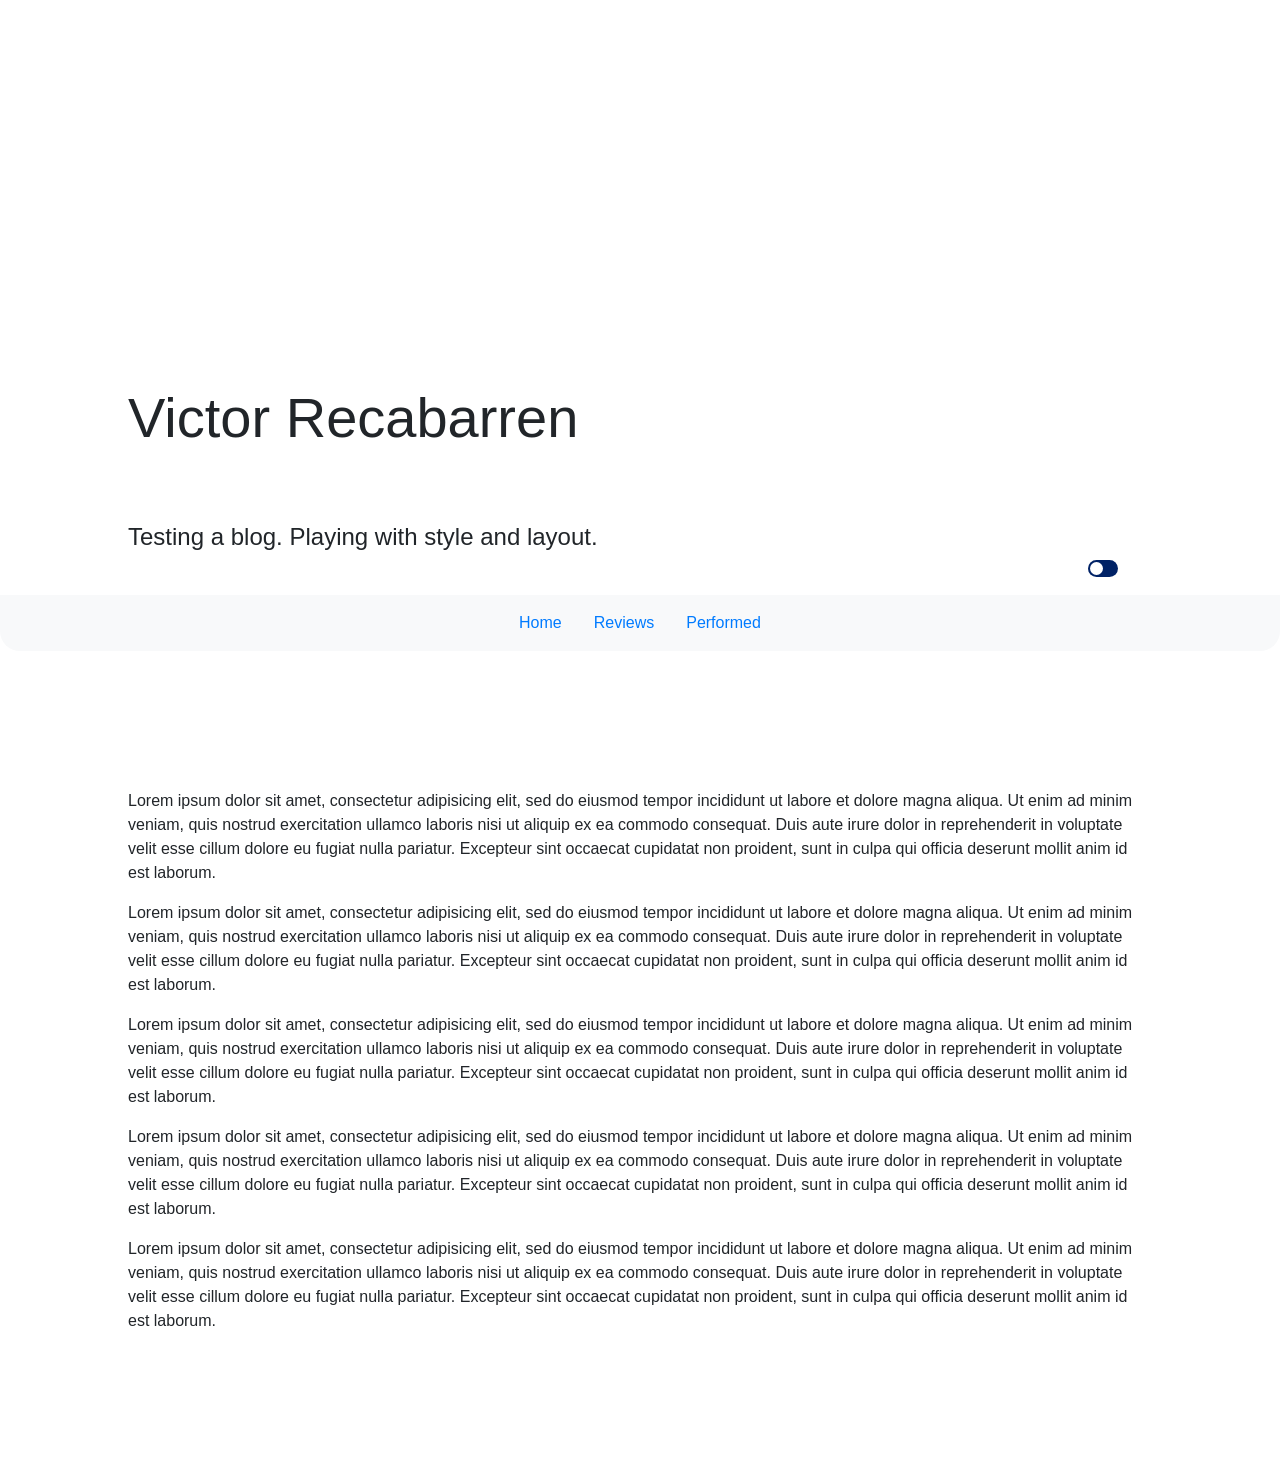
==== index.html @ dff0b32e "added a new project for blog" ====
<!DOCTYPE html>
<html lang="en" dir="ltr">
  <head>
    <meta charset="utf-8">
    <title></title>
    <meta name="viewport" content="width=device-width, initial-scale=1, user-scalable=no">
    <link rel="stylesheet" href="https://stackpath.bootstrapcdn.com/bootstrap/4.3.1/css/bootstrap.min.css" integrity="sha384-ggOyR0iXCbMQv3Xipma34MD+dH/1fQ784/j6cY/iJTQUOhcWr7x9JvoRxT2MZw1T" crossorigin="anonymous"></link>
    <link rel = 'stylesheet' type = 'text/css' href = 'css/style.css'></link>
    <script
      src="https://code.jquery.com/jquery-3.4.1.min.js"
      integrity="sha256-CSXorXvZcTkaix6Yvo6HppcZGetbYMGWSFlBw8HfCJo="
      crossorigin="anonymous"></script>
    <script src="js/app.js" charset="utf-8"></script>
  </head>
  <body>

    <div class="container-fluid">
      <header>
        <!-- <div class="block"></div> -->
        <h1 class="display-4"> Victor Recabarren </h1>
      </header>
      <div class="sticky-top">
        <h4> Testing a blog. Playing with style and layout.
        </h4>
        <!-- <span class="custom-control custom-switch" id="darkmode">
          <input type="checkbox" class="custom-control-input" id="customSwitch1">
          <label class="custom-control-label" for="customSwitch1"></label>
        </span> -->

        <div class="theme-switch-wrapper">
          <label class="theme-switch" for="checkbox">
            <input type="checkbox" id="checkbox" />
            <div class="slider round"></div>
          </label>
        </div>

        <nav class="navbar navbar-light bg-light justify-content-center">
          <ul class="nav">
            <li class="nav-item"><a href="#" class="nav-link">Home</a></li>
            <li class="nav-item"><a href="#" class="nav-link">Reviews</a></li>
            <li class="nav-item"><a href="#" class="nav-link">Performed</a></li>
          </ul>
        </nav>
      </div>

      <article>
        <div id="darkmodeslider"></div>
        <main>
          <p> Lorem ipsum dolor sit amet, consectetur adipisicing elit, sed do eiusmod tempor incididunt ut labore et dolore magna aliqua. Ut enim ad minim veniam, quis nostrud exercitation ullamco laboris nisi ut aliquip ex ea commodo consequat. Duis aute irure dolor in reprehenderit in voluptate velit esse cillum dolore eu fugiat nulla pariatur. Excepteur sint occaecat cupidatat non proident, sunt in culpa qui officia deserunt mollit anim id est laborum.
          </p>
          <p> Lorem ipsum dolor sit amet, consectetur adipisicing elit, sed do eiusmod tempor incididunt ut labore et dolore magna aliqua. Ut enim ad minim veniam, quis nostrud exercitation ullamco laboris nisi ut aliquip ex ea commodo consequat. Duis aute irure dolor in reprehenderit in voluptate velit esse cillum dolore eu fugiat nulla pariatur. Excepteur sint occaecat cupidatat non proident, sunt in culpa qui officia deserunt mollit anim id est laborum.
          </p>
          <p> Lorem ipsum dolor sit amet, consectetur adipisicing elit, sed do eiusmod tempor incididunt ut labore et dolore magna aliqua. Ut enim ad minim veniam, quis nostrud exercitation ullamco laboris nisi ut aliquip ex ea commodo consequat. Duis aute irure dolor in reprehenderit in voluptate velit esse cillum dolore eu fugiat nulla pariatur. Excepteur sint occaecat cupidatat non proident, sunt in culpa qui officia deserunt mollit anim id est laborum.
          </p>
          <p> Lorem ipsum dolor sit amet, consectetur adipisicing elit, sed do eiusmod tempor incididunt ut labore et dolore magna aliqua. Ut enim ad minim veniam, quis nostrud exercitation ullamco laboris nisi ut aliquip ex ea commodo consequat. Duis aute irure dolor in reprehenderit in voluptate velit esse cillum dolore eu fugiat nulla pariatur. Excepteur sint occaecat cupidatat non proident, sunt in culpa qui officia deserunt mollit anim id est laborum.
          </p>
          <p> Lorem ipsum dolor sit amet, consectetur adipisicing elit, sed do eiusmod tempor incididunt ut labore et dolore magna aliqua. Ut enim ad minim veniam, quis nostrud exercitation ullamco laboris nisi ut aliquip ex ea commodo consequat. Duis aute irure dolor in reprehenderit in voluptate velit esse cillum dolore eu fugiat nulla pariatur. Excepteur sint occaecat cupidatat non proident, sunt in culpa qui officia deserunt mollit anim id est laborum.
          </p>
        </main>
        </article>
        <footer>
        </footer>





    </div>

  </body>
</html>
---- css/style.css ----
.container-fluid {
  padding: 0;
}

header {
  /* height: 400px; */
}

header h1 {
  padding: 10%;
  padding-top: 30%;
  padding-bottom: 0;
}



/* .block {
  height: 40%;
  width: 100%;
} */

.sticky-top {
  background: white;
}

.sticky-top h4 {
  background: white;
  padding: 10%;
  padding-top: 5%;
  padding-bottom: 0;
}

/* .sticky-top input, .sticky-top label {
  padding: 10%;
} */

/* .custom-switch {
  padding-left: 90%;
} */

.theme-switch-wrapper {
  display: flex;
  align-items: center;
  padding-left: 85%;

}


.theme-switch {
  display: inline-block;
  height: 17px;
  position: relative;
  width: 30px;
}

.theme-switch input {
  display:none;
}

.slider {
  background-color: #026;
  bottom: 0;
  cursor: pointer;
  left: 0;
  position: absolute;
  right: 0;
  top: 0;
  transition: .4s;
}

.slider:before {
  background-color: #fff;
  bottom: 2px;
  content: "";
  height: 13px;
  left: 2px;
  position: absolute;
  transition: .4s;
  width: 13px;
}

input:checked + .slider {
  background-color: gray;
}

input:checked + .slider:before {
  transform: translateX(13px);
}

.slider.round {
  border-radius: 17px;
}

.slider.round:before {
  border-radius: 50%;
}


/* testing  */


nav {
  border-radius: 0 0 20px 20px;
  margin: 10px 0;
}

article {
  padding: 10%;
}
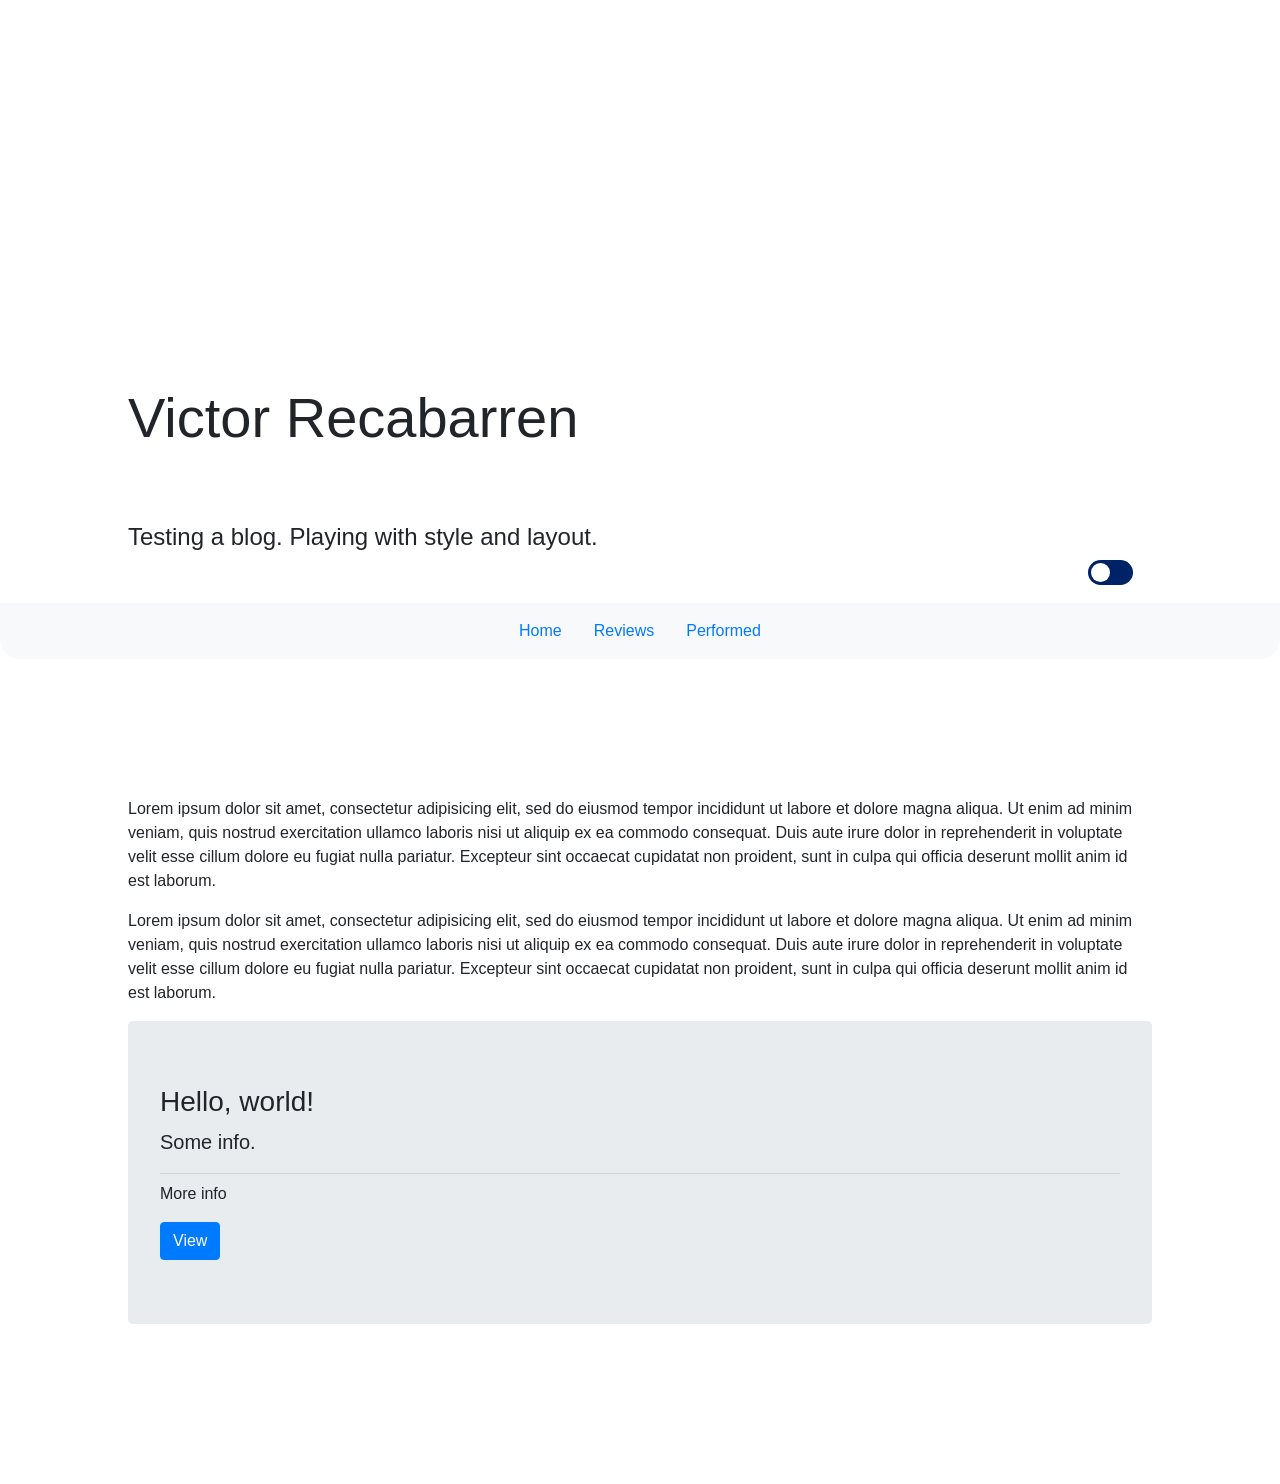
==== commit d1425daa: "finished basic layout, adding dark mode toggle" ====
--- a/index.html
+++ b/index.html
@@ -50,12 +50,14 @@
           </p>
           <p> Lorem ipsum dolor sit amet, consectetur adipisicing elit, sed do eiusmod tempor incididunt ut labore et dolore magna aliqua. Ut enim ad minim veniam, quis nostrud exercitation ullamco laboris nisi ut aliquip ex ea commodo consequat. Duis aute irure dolor in reprehenderit in voluptate velit esse cillum dolore eu fugiat nulla pariatur. Excepteur sint occaecat cupidatat non proident, sunt in culpa qui officia deserunt mollit anim id est laborum.
           </p>
-          <p> Lorem ipsum dolor sit amet, consectetur adipisicing elit, sed do eiusmod tempor incididunt ut labore et dolore magna aliqua. Ut enim ad minim veniam, quis nostrud exercitation ullamco laboris nisi ut aliquip ex ea commodo consequat. Duis aute irure dolor in reprehenderit in voluptate velit esse cillum dolore eu fugiat nulla pariatur. Excepteur sint occaecat cupidatat non proident, sunt in culpa qui officia deserunt mollit anim id est laborum.
-          </p>
-          <p> Lorem ipsum dolor sit amet, consectetur adipisicing elit, sed do eiusmod tempor incididunt ut labore et dolore magna aliqua. Ut enim ad minim veniam, quis nostrud exercitation ullamco laboris nisi ut aliquip ex ea commodo consequat. Duis aute irure dolor in reprehenderit in voluptate velit esse cillum dolore eu fugiat nulla pariatur. Excepteur sint occaecat cupidatat non proident, sunt in culpa qui officia deserunt mollit anim id est laborum.
-          </p>
-          <p> Lorem ipsum dolor sit amet, consectetur adipisicing elit, sed do eiusmod tempor incididunt ut labore et dolore magna aliqua. Ut enim ad minim veniam, quis nostrud exercitation ullamco laboris nisi ut aliquip ex ea commodo consequat. Duis aute irure dolor in reprehenderit in voluptate velit esse cillum dolore eu fugiat nulla pariatur. Excepteur sint occaecat cupidatat non proident, sunt in culpa qui officia deserunt mollit anim id est laborum.
-          </p>
+          <div class="jumbotron">
+            <h3 class="display-5">Hello, world!</h3>
+            <p class="lead">Some info.</p>
+            <hr class="my-2">
+            <p>More info</p>
+            <a class="btn btn-primary btn-md" href="#" role="button">View</a>
+          </div>
+
         </main>
         </article>
         <footer>
--- a/css/style.css
+++ b/css/style.css
@@ -1,3 +1,8 @@
+.darkmode {
+  background-color: #161633;
+  color: white;
+}
+
 .container-fluid {
   padding: 0;
 }
@@ -48,9 +53,9 @@
 
 .theme-switch {
   display: inline-block;
-  height: 17px;
+  height: 25px;
   position: relative;
-  width: 30px;
+  width: 45px;
 }
 
 .theme-switch input {
@@ -70,13 +75,13 @@
 
 .slider:before {
   background-color: #fff;
-  bottom: 2px;
+  bottom: 3px;
   content: "";
-  height: 13px;
-  left: 2px;
+  height: 19px;
+  left: 3px;
   position: absolute;
   transition: .4s;
-  width: 13px;
+  width: 19px;
 }
 
 input:checked + .slider {
@@ -84,11 +89,11 @@
 }
 
 input:checked + .slider:before {
-  transform: translateX(13px);
+  transform: translateX(19px);
 }
 
 .slider.round {
-  border-radius: 17px;
+  border-radius: 26px;
 }
 
 .slider.round:before {
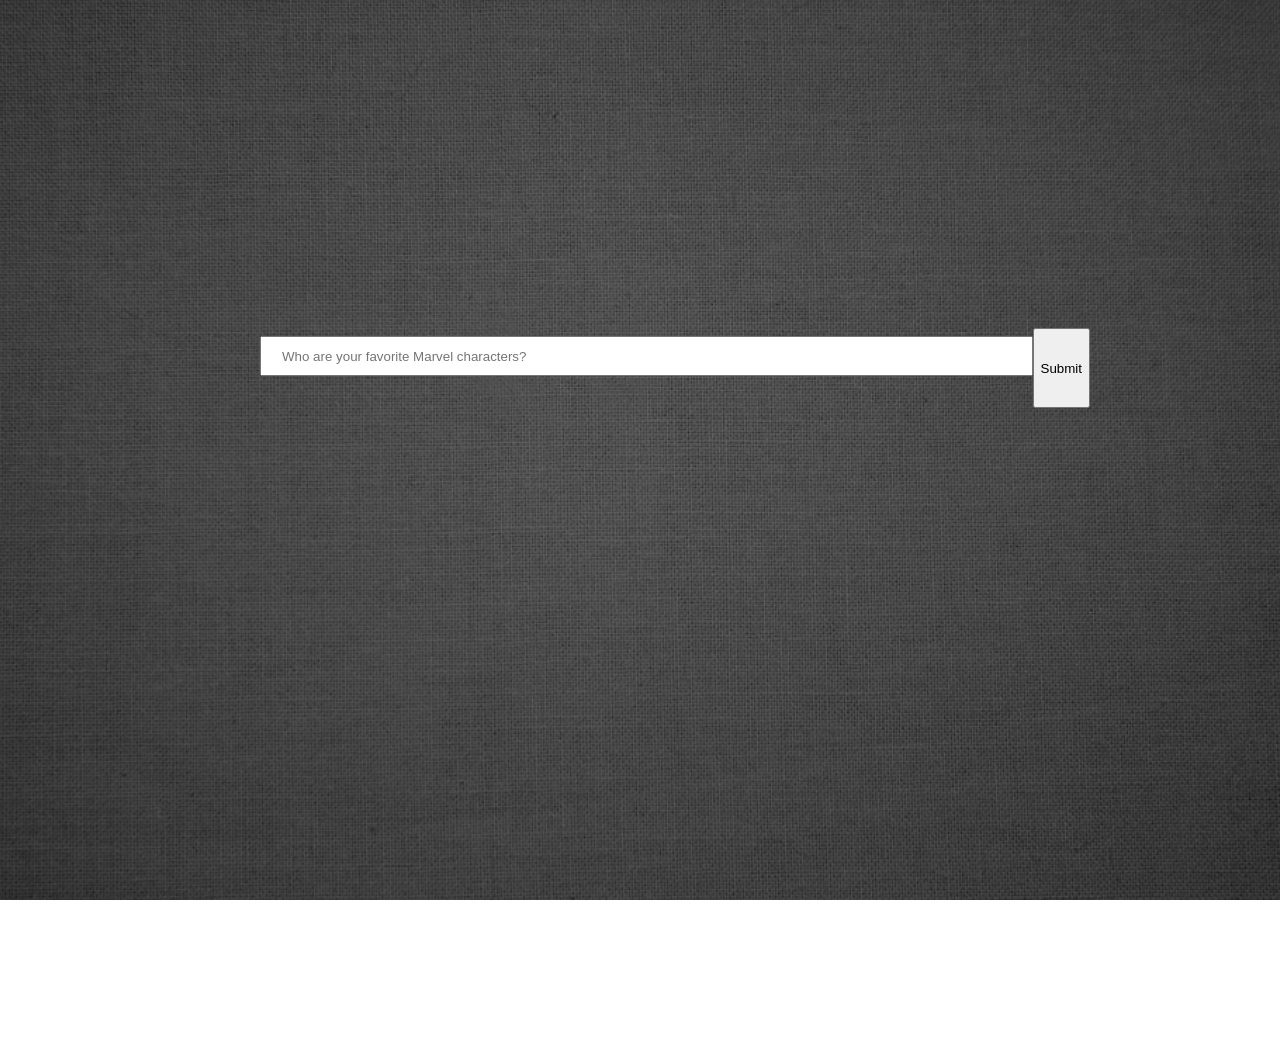
==== commit d1bae0ea: "removed directory, put index on top level" ====
--- a/index.html
+++ b/index.html
@@ -3,70 +3,52 @@
   <head>
     <meta charset="utf-8">
     <title></title>
-    <meta name="viewport" content="width=device-width, initial-scale=1, user-scalable=no">
-    <link rel="stylesheet" href="https://stackpath.bootstrapcdn.com/bootstrap/4.3.1/css/bootstrap.min.css" integrity="sha384-ggOyR0iXCbMQv3Xipma34MD+dH/1fQ784/j6cY/iJTQUOhcWr7x9JvoRxT2MZw1T" crossorigin="anonymous"></link>
     <link rel = 'stylesheet' type = 'text/css' href = 'css/style.css'></link>
+    <link href="https://fonts.googleapis.com/css?family=Raleway" rel="stylesheet">
+
     <script
-      src="https://code.jquery.com/jquery-3.4.1.min.js"
-      integrity="sha256-CSXorXvZcTkaix6Yvo6HppcZGetbYMGWSFlBw8HfCJo="
-      crossorigin="anonymous"></script>
+  src="https://code.jquery.com/jquery-3.4.1.min.js"
+  integrity="sha256-CSXorXvZcTkaix6Yvo6HppcZGetbYMGWSFlBw8HfCJo="
+  crossorigin="anonymous"></script>
+
+
     <script src="js/app.js" charset="utf-8"></script>
+
+
+
   </head>
   <body>
 
-    <div class="container-fluid">
-      <header>
-        <!-- <div class="block"></div> -->
-        <h1 class="display-4"> Victor Recabarren </h1>
-      </header>
-      <div class="sticky-top">
-        <h4> Testing a blog. Playing with style and layout.
-        </h4>
-        <!-- <span class="custom-control custom-switch" id="darkmode">
-          <input type="checkbox" class="custom-control-input" id="customSwitch1">
-          <label class="custom-control-label" for="customSwitch1"></label>
-        </span> -->
-
-        <div class="theme-switch-wrapper">
-          <label class="theme-switch" for="checkbox">
-            <input type="checkbox" id="checkbox" />
-            <div class="slider round"></div>
-          </label>
-        </div>
-
-        <nav class="navbar navbar-light bg-light justify-content-center">
-          <ul class="nav">
-            <li class="nav-item"><a href="#" class="nav-link">Home</a></li>
-            <li class="nav-item"><a href="#" class="nav-link">Reviews</a></li>
-            <li class="nav-item"><a href="#" class="nav-link">Performed</a></li>
-          </ul>
-        </nav>
-      </div>
-
-      <article>
-        <div id="darkmodeslider"></div>
-        <main>
-          <p> Lorem ipsum dolor sit amet, consectetur adipisicing elit, sed do eiusmod tempor incididunt ut labore et dolore magna aliqua. Ut enim ad minim veniam, quis nostrud exercitation ullamco laboris nisi ut aliquip ex ea commodo consequat. Duis aute irure dolor in reprehenderit in voluptate velit esse cillum dolore eu fugiat nulla pariatur. Excepteur sint occaecat cupidatat non proident, sunt in culpa qui officia deserunt mollit anim id est laborum.
-          </p>
-          <p> Lorem ipsum dolor sit amet, consectetur adipisicing elit, sed do eiusmod tempor incididunt ut labore et dolore magna aliqua. Ut enim ad minim veniam, quis nostrud exercitation ullamco laboris nisi ut aliquip ex ea commodo consequat. Duis aute irure dolor in reprehenderit in voluptate velit esse cillum dolore eu fugiat nulla pariatur. Excepteur sint occaecat cupidatat non proident, sunt in culpa qui officia deserunt mollit anim id est laborum.
-          </p>
-          <div class="jumbotron">
-            <h3 class="display-5">Hello, world!</h3>
-            <p class="lead">Some info.</p>
-            <hr class="my-2">
-            <p>More info</p>
-            <a class="btn btn-primary btn-md" href="#" role="button">View</a>
-          </div>
-
-        </main>
-        </article>
-        <footer>
-        </footer>
 
 
+    <div class="board">
+      <div class="container">
+        <div class="stage">
+          <div class="slots" id="compareSlot1"></div>
+          <div class="slots" id="compareSlot2"></div>
+        </div>
+        <div class="userForm">
+          <form>
+            <input type='text' placeholder='Who are your favorite Marvel characters?' id='textbox' />
+            <input type='submit' />
+          </form>
 
-
-
+        </div>
+        <div class="cardsContainer1">
+          <div class="slots" id="drawSlot1">
+          </div>
+          <div class="slots" id="drawSlot2">
+          </div>
+          <div class="slots" id="drawSlot3">
+          </div>
+          <div class="slots" id="drawSlot4">
+          </div>
+          <div class="slots" id="drawSlot5">
+          </div>
+          <div class="slots" id="drawSlot6">
+          </div>
+        <!-- </div>
+      </div>
     </div>
 
   </body>
--- a/css/style.css
+++ b/css/style.css
@@ -1,114 +1,252 @@
-.darkmode {
-  background-color: #161633;
-  color: white;
-}
-
-.container-fluid {
+body {
+  /* background-color: darkgray; */
+}
+
+
+/* //////////////////////////////////////////////////// */
+
+
+body {
+  /* position: absolute; */
+  background-image: url("../img/cardbg.jpg");
+  background-attachment: fixed;
+  background-position: center;
+  background-size: cover;
+}
+
+
+
+
+
+.stageGlow {
+  border-radius: 10%;
+  background-color: #000;
+  box-shadow: 0 0 40px 20px #fff, 0 0 100px 50px #0ff;
+  transition: box-shadow 1s ease-out;
+}
+
+.stageAppear {
+  border: 3px solid white;
+  box-sizing: border-box;
+
+}
+
+
+/* //////////////////////////////////////////////////// */
+
+
+.board {
+  margin: 0 auto;
+  width: 100%
+}
+
+.container  {
+  margin: 0 auto;
+  width: 80%;
+  max-width: 1000px;
+  display: flex;
+  flex-direction: column;
+  align-items: center;
+}
+
+.stage {
+  min-height: 300px;
+  width: 90%;
+  display: flex;
+  justify-content: center;
+}
+
+
+.userForm {
+  width: 90%;
+  padding-left: 7%;
+  min-height: 50px;
+  box-sizing: border-box;
+}
+
+#textbox {
+  width: 100%;
+  height: 40px;
+  padding: 12px 20px;
+  margin: 8px 0;
+  box-sizing: border-box;
+  outline: none;
+}
+
+input[type=text]:focus {
+  width: 100%;
+  /* padding: 12px 20px; */
+  margin: 0;
+  border: 3px solid crimson;
+  transition: 0.5s;
+  outline: none;
+  box-sizing: border-box;
+
+}
+
+input[type=submit] {
+  margin: auto 0;
+  height: 80px;
+  box-sizing: border-box;
+
+}
+
+form {
+  display: flex;
+  flex-direction: row;
+  justify-content: center;
+  box-sizing: border-box;
+
+}
+
+
+
+.cardsContainer1 {
+  margin: 0 auto;
+  min-height: 300px;
+  width: 90%;
+  display: flex;
+  justify-content: center;
+  flex-flow: row wrap;
+}
+
+/* .cardsContainer2{
+  min-height: 300px;
+  width: 90%;
+  display: flex;
+  justify-content: space-between;
+} */
+
+.slots {
+  margin: 20px;
+  min-height: 280px;
+  max-height: 280px;
+  /* min-width: 25%; */
+  width: 25%;
+  min-width: 220px;
+  background-color: transparent;
+  /* border: 1px black solid; */
+  border-radius: 10px;
+  box-sizing: border-box;
+}
+
+.slotsWhenStageActivated {
+  margin: 20px 20%;
+  min-height: 280px;
+  min-width: 25%;
+  max-width: 25%;
+  background-color: transparent;
+  /* border: 1px black solid; */
+  border-radius: 10px;
+  box-sizing: border-box;
+  transition: margin 3s;
+
+}
+
+.compareDiv {
+  min-height: 20%;
+  width: 11%;
+  min-width: 200px;
+  max-height: 20%;
+  border-radius: 15%;
+  color: black;
+  background: crimson;
+  position: absolute;
+  align-self: center;
+  transition: min-width 2s;
+  text-align: center;
+}
+
+#commonEventsList {
+  max-height: 150px;
+  overflow: auto;
+  border: 1px solid black;
+  list-style-type: none;
   padding: 0;
-}
-
-header {
-  /* height: 400px; */
-}
-
-header h1 {
-  padding: 10%;
-  padding-top: 30%;
-  padding-bottom: 0;
-}
-
-
-
-/* .block {
-  height: 40%;
+  background: white;
+  border-radius: 0 0 16% 16%;
+}
+
+
+.card {
+  height: 100%;
   width: 100%;
-} */
-
-.sticky-top {
+  cursor: pointer;
+  box-sizing: border-box;
+  background-size: cover;
+  background-color: navy;
+  background-position: center;
+  background-repeat: no-repeat;
+  border-radius: 10px;
+  overflow: auto;
+  /* display: flex;
+  flex-direction: row; */
+
+
+
+
+
+}
+
+.hold {
+
+}
+
+.hovered {
+  background: radial-gradient(#000, blue);
+  border: 2px crimson solid;
+  box-sizing: border-box;
+}
+
+.stageHovered {
+  background: darkblue;
+  border: 2px crimson solid;
+}
+
+.invisible {
+  display: none;
+}
+
+.deleteButton {
+  height: 10%;
+  width: 20%;
+  background-color: dodgerblue;
+  color: black;
+  font-size: 20px;
+  text-align: center;
+  font-family: sans-serif;
+  border: 2px solid royalblue;
+  border-radius: 100px;
+  float: right;
+}
+
+
+
+.deleteButton:hover {
+  background-color: darkred;
+}
+
+.glow:hover {
+  box-shadow: 0px 0px 40px 20px white;
+  transition: box-shadow 1s ease-out;
+}
+
+.cardPic {
+  height: 100px;
+  width: 100px;
+  margin: 0 auto;
+  /* float: left; */
+  border-radius: 10%;
+  background-position: center;
+  background-size: 100%;
+}
+
+
+
+.cardInfo {
+  color: black;
   background: white;
-}
-
-.sticky-top h4 {
-  background: white;
-  padding: 10%;
-  padding-top: 5%;
-  padding-bottom: 0;
-}
-
-/* .sticky-top input, .sticky-top label {
-  padding: 10%;
-} */
-
-/* .custom-switch {
-  padding-left: 90%;
-} */
-
-.theme-switch-wrapper {
-  display: flex;
-  align-items: center;
-  padding-left: 85%;
-
-}
-
-
-.theme-switch {
-  display: inline-block;
-  height: 25px;
-  position: relative;
-  width: 45px;
-}
-
-.theme-switch input {
-  display:none;
-}
-
-.slider {
-  background-color: #026;
-  bottom: 0;
-  cursor: pointer;
-  left: 0;
-  position: absolute;
-  right: 0;
-  top: 0;
-  transition: .4s;
-}
-
-.slider:before {
-  background-color: #fff;
-  bottom: 3px;
-  content: "";
-  height: 19px;
-  left: 3px;
-  position: absolute;
-  transition: .4s;
-  width: 19px;
-}
-
-input:checked + .slider {
-  background-color: gray;
-}
-
-input:checked + .slider:before {
-  transform: translateX(19px);
-}
-
-.slider.round {
-  border-radius: 26px;
-}
-
-.slider.round:before {
-  border-radius: 50%;
-}
-
-
-/* testing  */
-
-
-nav {
-  border-radius: 0 0 20px 20px;
-  margin: 10px 0;
-}
-
-article {
-  padding: 10%;
-}
+  margin: 5% 10% 0 10%;
+  padding: 5%;
+
+}
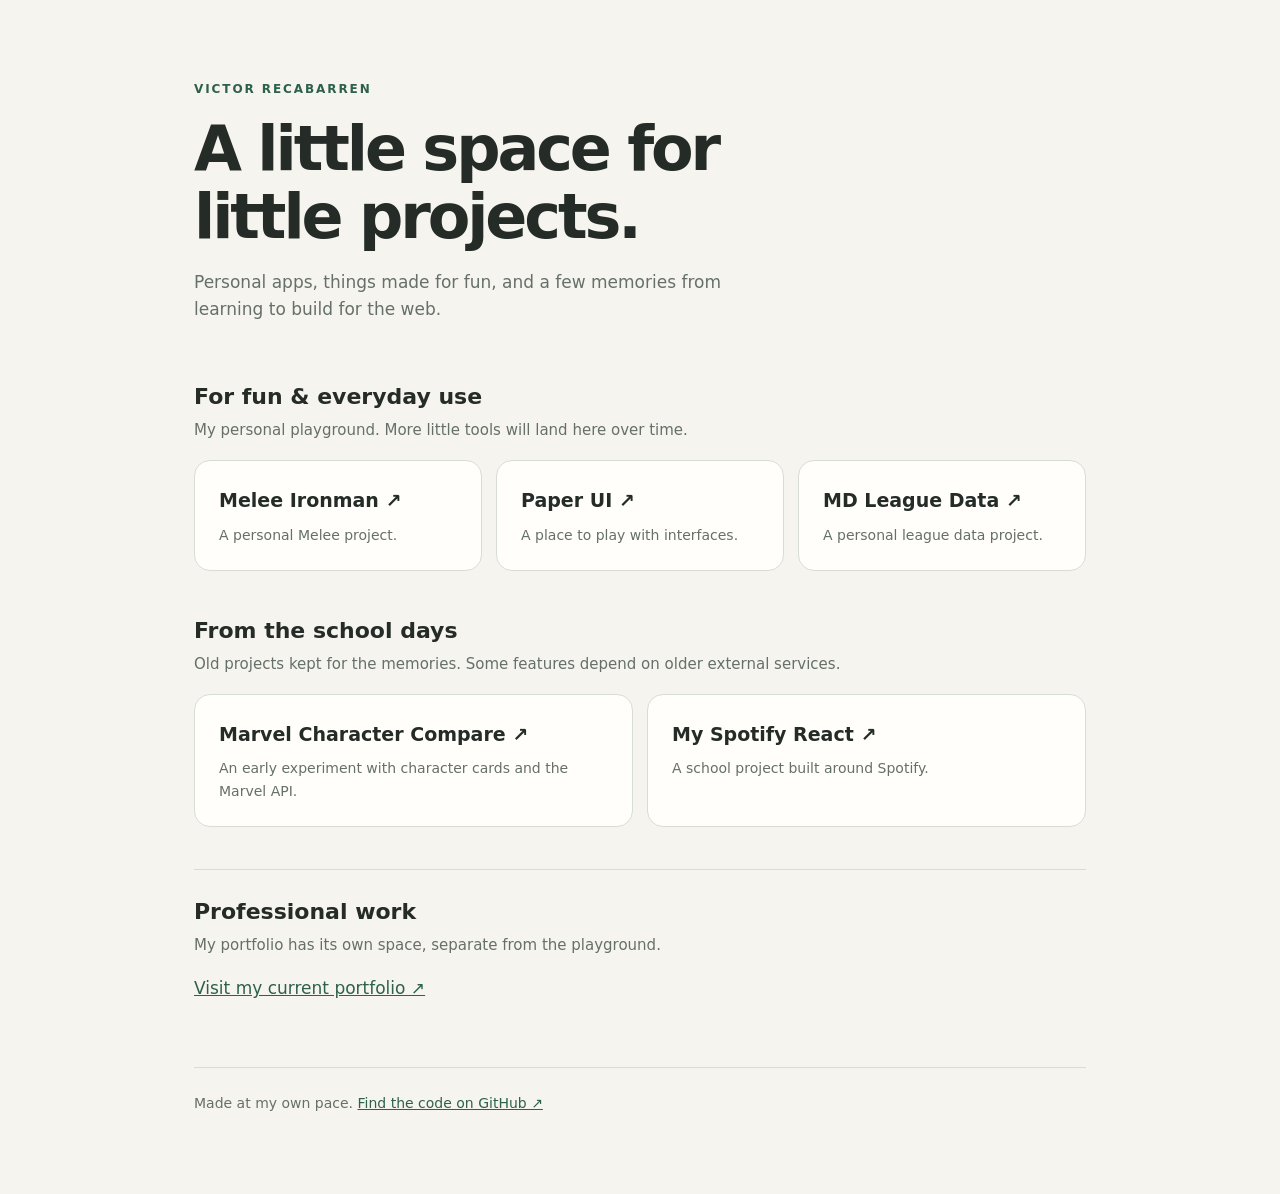
==== commit 80c9deea: "Organize personal Pages launcher and preserve Marvel under its own path" ====
--- a/index.html
+++ b/index.html
@@ -1,55 +1,28 @@
-<!DOCTYPE html>
-<html lang="en" dir="ltr">
-  <head>
-    <meta charset="utf-8">
-    <title></title>
-    <link rel = 'stylesheet' type = 'text/css' href = 'css/style.css'></link>
-    <link href="https://fonts.googleapis.com/css?family=Raleway" rel="stylesheet">
-
-    <script
-  src="https://code.jquery.com/jquery-3.4.1.min.js"
-  integrity="sha256-CSXorXvZcTkaix6Yvo6HppcZGetbYMGWSFlBw8HfCJo="
-  crossorigin="anonymous"></script>
-
-
-    <script src="js/app.js" charset="utf-8"></script>
-
-
-
-  </head>
-  <body>
-
-
-
-    <div class="board">
-      <div class="container">
-        <div class="stage">
-          <div class="slots" id="compareSlot1"></div>
-          <div class="slots" id="compareSlot2"></div>
-        </div>
-        <div class="userForm">
-          <form>
-            <input type='text' placeholder='Who are your favorite Marvel characters?' id='textbox' />
-            <input type='submit' />
-          </form>
-
-        </div>
-        <div class="cardsContainer1">
-          <div class="slots" id="drawSlot1">
-          </div>
-          <div class="slots" id="drawSlot2">
-          </div>
-          <div class="slots" id="drawSlot3">
-          </div>
-          <div class="slots" id="drawSlot4">
-          </div>
-          <div class="slots" id="drawSlot5">
-          </div>
-          <div class="slots" id="drawSlot6">
-          </div>
-        <!-- </div>
-      </div>
-    </div>
-
-  </body>
-</html>
+<!doctype html>
+<html lang="en">
+<head>
+<meta charset="utf-8">
+<meta name="viewport" content="width=device-width, initial-scale=1">
+<meta name="description" content="Victor’s personal apps, experiments, and projects from the archives.">
+<title>Victor’s little corner</title>
+<style>
+:root{color-scheme:light dark;--bg:#f6f4ef;--ink:#252c28;--muted:#657068;--line:#d7ddd5;--card:#fffefb;--accent:#2d614b}
+*{box-sizing:border-box}body{margin:0;background:var(--bg);color:var(--ink);font:17px/1.6 system-ui,sans-serif}main{max-width:940px;margin:auto;padding:80px 24px}header{margin-bottom:56px}.eyebrow{font-size:12px;letter-spacing:.16em;text-transform:uppercase;color:var(--accent);font-weight:700}h1{font-size:clamp(36px,7vw,62px);line-height:1.1;letter-spacing:-.05em;margin:16px 0}header p{max-width:540px;color:var(--muted)}h2{font-size:22px;margin:0}section{margin:42px 0}.intro{margin:4px 0 18px;color:var(--muted);font-size:15px}.grid{display:grid;grid-template-columns:repeat(auto-fit,minmax(230px,1fr));gap:14px}.card{display:block;padding:24px;border:1px solid var(--line);border-radius:16px;background:var(--card);text-decoration:none;color:inherit}.card:hover{border-color:var(--accent);transform:translateY(-2px)}a:focus-visible{outline:3px solid var(--accent);outline-offset:5px}.card strong{display:block;font-size:19px}.card span{display:block;color:var(--muted);font-size:14px;margin-top:8px}.portfolio,footer{border-top:1px solid var(--line);padding-top:24px}a{color:var(--accent)}footer{margin-top:64px;color:var(--muted);font-size:14px}
+@media(prefers-color-scheme:dark){:root{--bg:#18201c;--ink:#eff2eb;--muted:#a7b4aa;--line:#3b4940;--card:#202b24;--accent:#a7d7b5}}
+@media(prefers-reduced-motion:no-preference){.card{transition:transform .15s,border-color .15s}}
+</style>
+</head>
+<body><main>
+<header><div class="eyebrow">Victor Recabarren</div><h1>A little space for<br>little projects.</h1><p>Personal apps, things made for fun, and a few memories from learning to build for the web.</p></header>
+<section aria-labelledby="personal"><h2 id="personal">For fun & everyday use</h2><p class="intro">My personal playground. More little tools will land here over time.</p><div class="grid">
+<a class="card" href="/melee-ironman/"><strong>Melee Ironman ↗</strong><span>A personal Melee project.</span></a>
+<a class="card" href="/paper-ui/"><strong>Paper UI ↗</strong><span>A place to play with interfaces.</span></a>
+<a class="card" href="/mdleaguedata/"><strong>MD League Data ↗</strong><span>A personal league data project.</span></a>
+</div></section>
+<section aria-labelledby="archive"><h2 id="archive">From the school days</h2><p class="intro">Old projects kept for the memories. Some features depend on older external services.</p><div class="grid">
+<a class="card" href="/marvel/"><strong>Marvel Character Compare ↗</strong><span>An early experiment with character cards and the Marvel API.</span></a>
+<a class="card" href="/My-Spotify-React/"><strong>My Spotify React ↗</strong><span>A school project built around Spotify.</span></a>
+</div></section>
+<section class="portfolio" aria-labelledby="portfolio"><h2 id="portfolio">Professional work</h2><p class="intro">My portfolio has its own space, separate from the playground.</p><a href="/myPortfolio/">Visit my current portfolio ↗</a></section>
+<footer>Made at my own pace. <a href="https://github.com/victormrecabarren">Find the code on GitHub ↗</a></footer>
+</main></body></html>
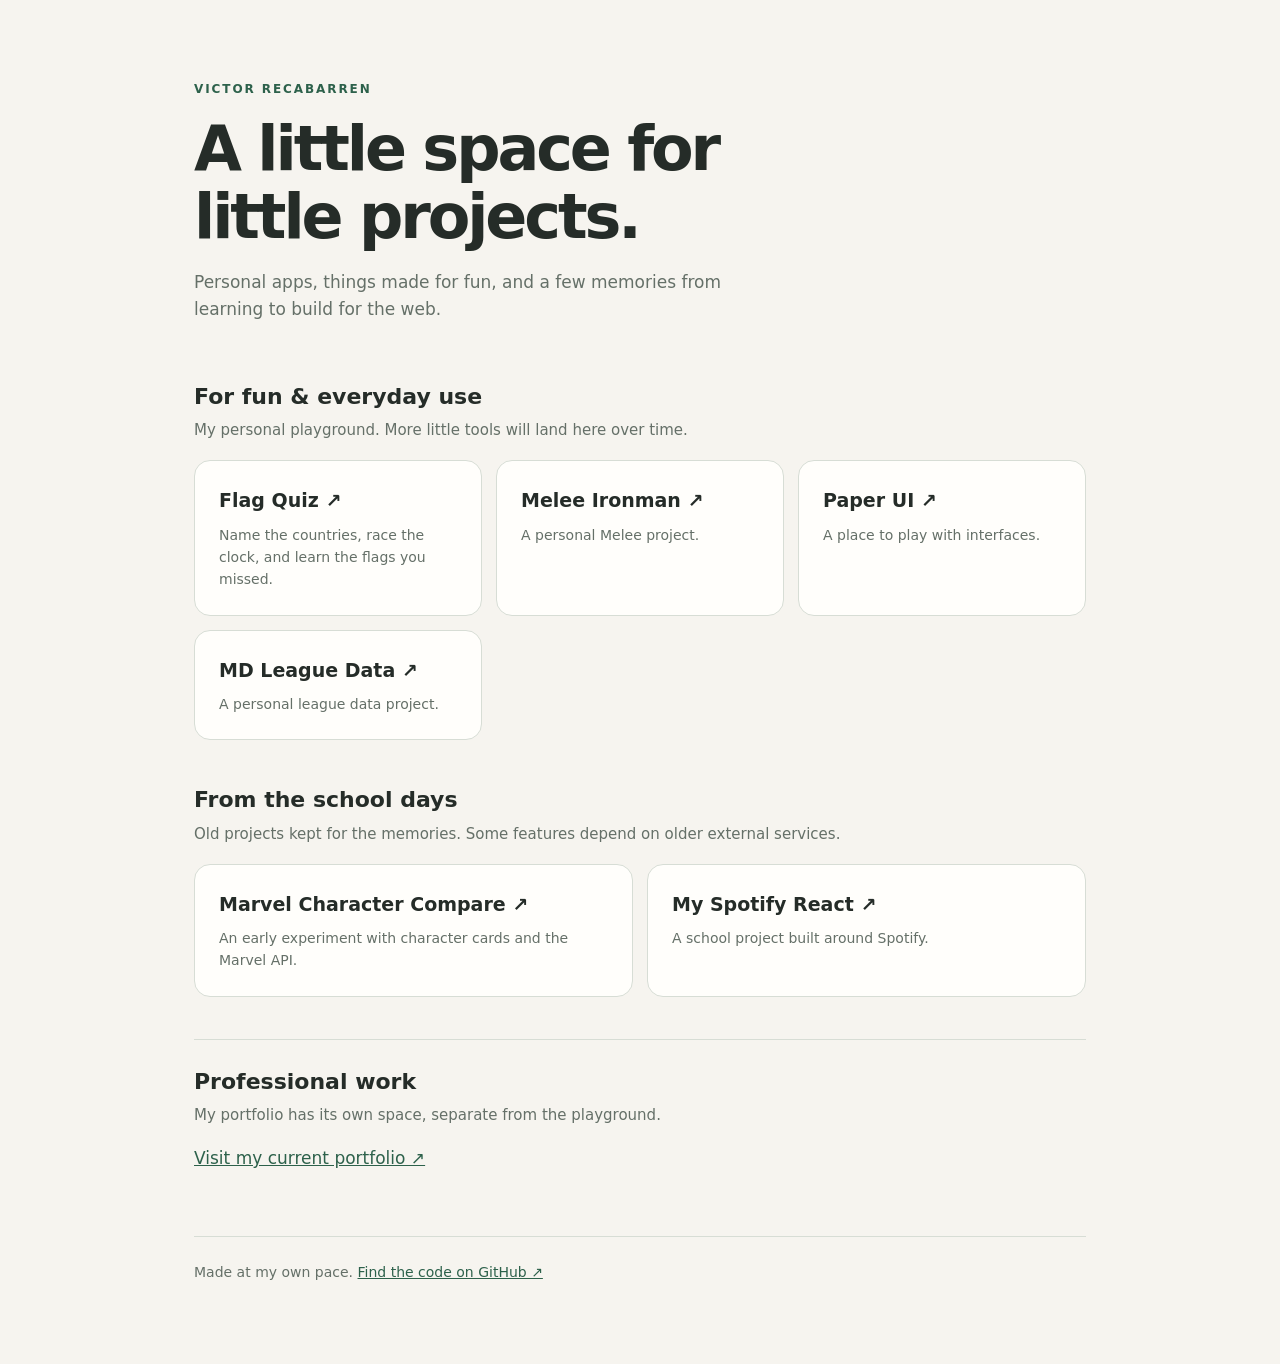
==== commit 5fd3b969: "Add a simple timed world flag quiz" ====
--- a/index.html
+++ b/index.html
@@ -15,6 +15,7 @@
 <body><main>
 <header><div class="eyebrow">Victor Recabarren</div><h1>A little space for<br>little projects.</h1><p>Personal apps, things made for fun, and a few memories from learning to build for the web.</p></header>
 <section aria-labelledby="personal"><h2 id="personal">For fun & everyday use</h2><p class="intro">My personal playground. More little tools will land here over time.</p><div class="grid">
+<a class="card" href="/tools/flag-quiz/"><strong>Flag Quiz ↗</strong><span>Name the countries, race the clock, and learn the flags you missed.</span></a>
 <a class="card" href="/melee-ironman/"><strong>Melee Ironman ↗</strong><span>A personal Melee project.</span></a>
 <a class="card" href="/paper-ui/"><strong>Paper UI ↗</strong><span>A place to play with interfaces.</span></a>
 <a class="card" href="/mdleaguedata/"><strong>MD League Data ↗</strong><span>A personal league data project.</span></a>
